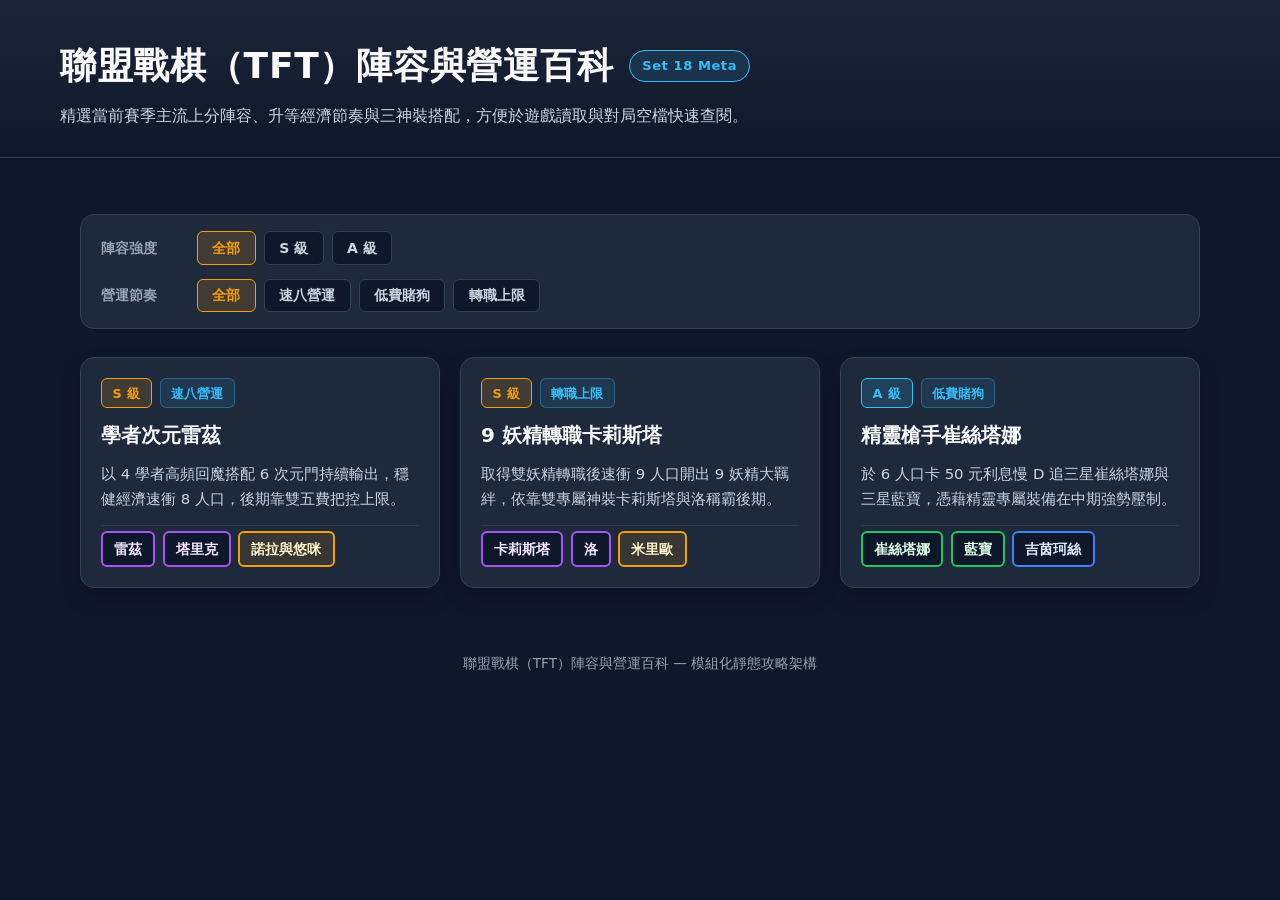
==== index.html @ cd61ac95 "Add files via upload" ====
<!DOCTYPE html>
<html lang="zh-Hant">
<head>
  <meta charset="UTF-8">
  <meta name="viewport" content="width=device-width, initial-scale=1.0">
  <title>聯盟戰棋（TFT）陣容與營運百科</title>
  <link rel="stylesheet" href="css/style.css">
  <script src="js/filter.js" defer></script>
</head>
<body>
  <header class="site-header">
    <div class="site-header-inner">
      <div class="header-title-row">
        <h1 class="site-title">聯盟戰棋（TFT）陣容與營運百科</h1>
        <span class="version-badge">Set 18 Meta</span>
      </div>
      <p class="site-subtitle">精選當前賽季主流上分陣容、升等經濟節奏與三神裝搭配，方便於遊戲讀取與對局空檔快速查閱。</p>
    </div>
  </header>

  <div class="container">
    <nav class="filter-bar" aria-label="陣容篩選器">
      <div class="filter-group" role="group" aria-label="強度篩選">
        <span class="filter-label">陣容強度</span>
        <button type="button" class="filter-btn active" data-filter-type="tier" data-filter-value="all">全部</button>
        <button type="button" class="filter-btn" data-filter-type="tier" data-filter-value="S">S 級</button>
        <button type="button" class="filter-btn" data-filter-type="tier" data-filter-value="A">A 級</button>
      </div>
      <div class="filter-group" role="group" aria-label="營運節奏篩選">
        <span class="filter-label">營運節奏</span>
        <button type="button" class="filter-btn active" data-filter-type="style" data-filter-value="all">全部</button>
        <button type="button" class="filter-btn" data-filter-type="style" data-filter-value="速八營運">速八營運</button>
        <button type="button" class="filter-btn" data-filter-type="style" data-filter-value="低費賭狗">低費賭狗</button>
        <button type="button" class="filter-btn" data-filter-type="style" data-filter-value="轉職上限">轉職上限</button>
      </div>
    </nav>

    <main class="comp-grid">
      <article class="comp-card" data-tier="S" data-style="速八營運">
        <div class="card-top">
          <span class="badge tier-s">S 級</span>
          <span class="tag">速八營運</span>
        </div>
        <h2 class="card-title"><a href="comps/fast8-ryze.html">學者次元雷茲</a></h2>
        <p class="card-desc">以 4 學者高頻回魔搭配 6 次元門持續輸出，穩健經濟速衝 8 人口，後期靠雙五費把控上限。</p>
        <div class="card-units">
          <span class="unit-chip cost-4">雷茲</span>
          <span class="unit-chip cost-4">塔里克</span>
          <span class="unit-chip cost-5">諾拉與悠咪</span>
        </div>
      </article>

      <article class="comp-card" data-tier="S" data-style="轉職上限">
        <div class="card-top">
          <span class="badge tier-s">S 級</span>
          <span class="tag">轉職上限</span>
        </div>
        <h2 class="card-title"><a href="comps/emblem-kalista.html">9 妖精轉職卡莉斯塔</a></h2>
        <p class="card-desc">取得雙妖精轉職後速衝 9 人口開出 9 妖精大羈絆，依靠雙專屬神裝卡莉斯塔與洛稱霸後期。</p>
        <div class="card-units">
          <span class="unit-chip cost-4">卡莉斯塔</span>
          <span class="unit-chip cost-4">洛</span>
          <span class="unit-chip cost-5">米里歐</span>
        </div>
      </article>

      <article class="comp-card" data-tier="A" data-style="低費賭狗">
        <div class="card-top">
          <span class="badge tier-a">A 級</span>
          <span class="tag">低費賭狗</span>
        </div>
        <h2 class="card-title"><a href="comps/reroll-tristana.html">精靈槍手崔絲塔娜</a></h2>
        <p class="card-desc">於 6 人口卡 50 元利息慢 D 追三星崔絲塔娜與三星藍寶，憑藉精靈專屬裝備在中期強勢壓制。</p>
        <div class="card-units">
          <span class="unit-chip cost-2">崔絲塔娜</span>
          <span class="unit-chip cost-2">藍寶</span>
          <span class="unit-chip cost-3">吉茵珂絲</span>
        </div>
      </article>
    </main>

    <p id="empty-state" class="empty-state is-hidden">目前沒有符合此篩選條件的陣容，請嘗試切換強度或營運節奏標籤。</p>
  </div>

  <footer class="site-footer">
    聯盟戰棋（TFT）陣容與營運百科 — 模組化靜態攻略架構
  </footer>
</body>
</html>
---- css/style.css ----
:root {
  --bg-primary: #0f172a;
  --bg-secondary: #162033;
  --bg-card: #1e293b;
  --bg-card-hover: #26354d;
  --border-color: #334155;
  --text-primary: #f8fafc;
  --text-secondary: #cbd5e1;
  --text-muted: #94a3b8;
  --accent-gold: #f59e0b;
  --accent-hex: #38bdf8;
  --cost-1: #94a3b8;
  --cost-2: #22c55e;
  --cost-3: #3b82f6;
  --cost-4: #a855f7;
  --cost-5: #f59e0b;
  --tier-s-bg: rgba(245, 158, 11, 0.16);
  --tier-a-bg: rgba(56, 189, 248, 0.16);
  --tier-b-bg: rgba(148, 163, 184, 0.16);
  --radius-sm: 6px;
  --radius-md: 10px;
  --radius-lg: 14px;
  --shadow-card: 0 10px 25px -10px rgba(0, 0, 0, 0.5);
}

*,
*::before,
*::after {
  box-sizing: border-box;
}

html {
  font-size: 16px;
  scroll-behavior: smooth;
}

body {
  margin: 0;
  min-height: 100vh;
  background-color: var(--bg-primary);
  color: var(--text-primary);
  font-family: "Noto Sans TC", "PingFang TC", "Microsoft JhengHei", system-ui, -apple-system, sans-serif;
  line-height: 1.65;
  -webkit-font-smoothing: antialiased;
}

a {
  color: var(--accent-hex);
  text-decoration: none;
  transition: color 0.18s ease;
}

a:hover {
  color: var(--accent-gold);
}

.container {
  width: 100%;
  max-width: 1160px;
  margin: 0 auto;
  padding: 2rem 1.25rem 4rem;
}

/* ===== 首頁 Header ===== */
.site-header {
  border-bottom: 1px solid var(--border-color);
  background: linear-gradient(180deg, rgba(30, 41, 59, 0.85) 0%, rgba(15, 23, 42, 0.95) 100%);
  padding: 2.25rem 1.25rem 1.75rem;
}

.site-header-inner {
  max-width: 1160px;
  margin: 0 auto;
}

.header-title-row {
  display: flex;
  flex-wrap: wrap;
  align-items: center;
  gap: 0.75rem 1rem;
  margin-bottom: 0.5rem;
}

.site-title {
  margin: 0;
  font-size: clamp(1.6rem, 3vw, 2.25rem);
  font-weight: 800;
  letter-spacing: 0.02em;
  color: var(--text-primary);
}

.version-badge {
  display: inline-flex;
  align-items: center;
  padding: 0.25rem 0.75rem;
  border-radius: 999px;
  border: 1px solid var(--accent-hex);
  background-color: rgba(56, 189, 248, 0.12);
  color: var(--accent-hex);
  font-size: 0.82rem;
  font-weight: 700;
  letter-spacing: 0.04em;
}

.site-subtitle {
  margin: 0;
  color: var(--text-secondary);
  font-size: 0.98rem;
  max-width: 720px;
}

/* ===== 篩選列 ===== */
.filter-bar {
  max-width: 1160px;
  margin: 1.5rem auto 0;
  padding: 1rem 1.25rem;
  background-color: var(--bg-card);
  border: 1px solid var(--border-color);
  border-radius: var(--radius-lg);
  display: flex;
  flex-direction: column;
  gap: 0.85rem;
}

.filter-group {
  display: flex;
  flex-wrap: wrap;
  align-items: center;
  gap: 0.5rem;
}

.filter-label {
  font-size: 0.85rem;
  font-weight: 700;
  color: var(--text-muted);
  min-width: 5.5rem;
}

.filter-btn {
  appearance: none;
  border: 1px solid var(--border-color);
  background-color: var(--bg-primary);
  color: var(--text-secondary);
  padding: 0.4rem 0.9rem;
  border-radius: var(--radius-sm);
  font-family: inherit;
  font-size: 0.88rem;
  font-weight: 600;
  cursor: pointer;
  transition: all 0.18s ease;
}

.filter-btn:hover {
  border-color: var(--accent-hex);
  color: var(--text-primary);
}

.filter-btn.active {
  background-color: rgba(245, 158, 11, 0.16);
  border-color: var(--accent-gold);
  color: var(--accent-gold);
}

/* ===== 首頁卡片網格 ===== */
.comp-grid {
  max-width: 1160px;
  margin: 1.75rem auto 0;
  display: grid;
  grid-template-columns: repeat(auto-fill, minmax(320px, 1fr));
  gap: 1.25rem;
}

.comp-card {
  background-color: var(--bg-card);
  border: 1px solid var(--border-color);
  border-radius: var(--radius-lg);
  padding: 1.25rem;
  display: flex;
  flex-direction: column;
  gap: 0.85rem;
  box-shadow: var(--shadow-card);
  transition: transform 0.18s ease, border-color 0.18s ease, background-color 0.18s ease;
}

.comp-card:hover {
  transform: translateY(-3px);
  border-color: var(--accent-hex);
  background-color: var(--bg-card-hover);
}

.comp-card.is-hidden {
  display: none;
}

.card-top {
  display: flex;
  flex-wrap: wrap;
  align-items: center;
  gap: 0.5rem;
}

.card-title {
  margin: 0;
  font-size: 1.25rem;
  font-weight: 700;
  line-height: 1.35;
}

.card-title a {
  color: var(--text-primary);
}

.card-title a:hover {
  color: var(--accent-gold);
}

.card-desc {
  margin: 0;
  color: var(--text-secondary);
  font-size: 0.93rem;
  flex-grow: 1;
}

.card-units {
  display: flex;
  flex-wrap: wrap;
  gap: 0.45rem;
  padding-top: 0.35rem;
  border-top: 1px solid rgba(51, 65, 85, 0.7);
}

.empty-state {
  max-width: 1160px;
  margin: 2rem auto 0;
  padding: 2rem;
  text-align: center;
  background-color: var(--bg-card);
  border: 1px dashed var(--border-color);
  border-radius: var(--radius-lg);
  color: var(--text-muted);
}

.empty-state.is-hidden {
  display: none;
}

/* ===== 徽章與標籤 ===== */
.badge {
  display: inline-flex;
  align-items: center;
  padding: 0.2rem 0.65rem;
  border-radius: var(--radius-sm);
  font-size: 0.8rem;
  font-weight: 800;
  letter-spacing: 0.04em;
}

.tier-s {
  background-color: var(--tier-s-bg);
  color: var(--accent-gold);
  border: 1px solid var(--accent-gold);
}

.tier-a {
  background-color: var(--tier-a-bg);
  color: var(--accent-hex);
  border: 1px solid var(--accent-hex);
}

.tier-b {
  background-color: var(--tier-b-bg);
  color: var(--text-secondary);
  border: 1px solid var(--text-muted);
}

.tag {
  display: inline-flex;
  align-items: center;
  padding: 0.2rem 0.65rem;
  border-radius: var(--radius-sm);
  font-size: 0.8rem;
  font-weight: 600;
  background-color: rgba(56, 189, 248, 0.1);
  color: var(--accent-hex);
  border: 1px solid rgba(56, 189, 248, 0.35);
}

/* ===== 英雄費用框線 ===== */
.unit-chip {
  display: inline-flex;
  align-items: center;
  gap: 0.35rem;
  padding: 0.28rem 0.7rem;
  border-radius: var(--radius-sm);
  font-size: 0.86rem;
  font-weight: 700;
  background-color: var(--bg-primary);
  color: var(--text-primary);
  border: 2px solid var(--border-color);
}

.cost-1 {
  border-color: var(--cost-1);
  color: #e2e8f0;
}

.cost-2 {
  border-color: var(--cost-2);
  color: #dcfce7;
}

.cost-3 {
  border-color: var(--cost-3);
  color: #dbeafe;
}

.cost-4 {
  border-color: var(--cost-4);
  color: #f3e8ff;
}

.cost-5 {
  border-color: var(--cost-5);
  color: #fef3c7;
  background-color: rgba(245, 158, 11, 0.12);
}

.unit-role {
  font-size: 0.72rem;
  font-weight: 700;
  padding: 0.08rem 0.35rem;
  border-radius: 4px;
  background-color: rgba(245, 158, 11, 0.2);
  color: var(--accent-gold);
}

/* ===== 陣容內頁五區塊 ===== */
.comp-detail {
  display: flex;
  flex-direction: column;
  gap: 1.5rem;
}

.comp-detail > section {
  background-color: var(--bg-card);
  border: 1px solid var(--border-color);
  border-radius: var(--radius-lg);
  padding: 1.5rem;
  box-shadow: var(--shadow-card);
}

.section-title {
  margin: 0 0 1rem;
  font-size: 1.2rem;
  font-weight: 800;
  color: var(--accent-hex);
  display: flex;
  align-items: center;
  gap: 0.5rem;
  border-bottom: 1px solid var(--border-color);
  padding-bottom: 0.6rem;
}

/* 1. comp-header */
.back-link {
  display: inline-flex;
  align-items: center;
  gap: 0.35rem;
  font-size: 0.9rem;
  font-weight: 700;
  color: var(--accent-hex);
  margin-bottom: 1rem;
}

.comp-title-row {
  display: flex;
  flex-wrap: wrap;
  align-items: center;
  gap: 0.75rem;
  margin-bottom: 0.75rem;
}

.comp-header h1 {
  margin: 0;
  font-size: clamp(1.5rem, 3vw, 2rem);
  font-weight: 800;
  color: var(--text-primary);
}

.comp-badges {
  display: flex;
  flex-wrap: wrap;
  align-items: center;
  gap: 0.5rem;
}

.comp-summary {
  margin: 0;
  color: var(--text-secondary);
  font-size: 1rem;
}

/* 2. core-roster */
.roster-block {
  display: flex;
  flex-direction: column;
  gap: 1.25rem;
}

.sub-heading {
  margin: 0 0 0.6rem;
  font-size: 0.95rem;
  font-weight: 700;
  color: var(--text-muted);
  text-transform: uppercase;
  letter-spacing: 0.04em;
}

.unit-list {
  display: flex;
  flex-wrap: wrap;
  gap: 0.6rem;
}

.trait-list {
  display: flex;
  flex-wrap: wrap;
  gap: 0.5rem;
  list-style: none;
  margin: 0;
  padding: 0;
}

.trait-item {
  padding: 0.3rem 0.75rem;
  border-radius: var(--radius-sm);
  background-color: var(--bg-primary);
  border: 1px solid var(--border-color);
  color: var(--text-secondary);
  font-size: 0.88rem;
  font-weight: 600;
}

.items-grid {
  display: grid;
  grid-template-columns: repeat(auto-fit, minmax(260px, 1fr));
  gap: 1rem;
}

.item-card {
  background-color: var(--bg-secondary);
  border: 1px solid var(--border-color);
  border-radius: var(--radius-md);
  padding: 1rem;
}

.item-card-title {
  margin: 0 0 0.6rem;
  font-size: 1rem;
  font-weight: 700;
  color: var(--accent-gold);
}

.item-list {
  margin: 0;
  padding-left: 1.2rem;
  color: var(--text-primary);
}

.item-list li + li {
  margin-top: 0.3rem;
}

/* 3. leveling-roadmap */
.table-wrap {
  width: 100%;
  overflow-x: auto;
}

.roadmap-table {
  width: 100%;
  border-collapse: collapse;
  font-size: 0.94rem;
}

.roadmap-table th,
.roadmap-table td {
  padding: 0.8rem 1rem;
  text-align: left;
  border-bottom: 1px solid var(--border-color);
  vertical-align: top;
}

.roadmap-table thead th {
  background-color: var(--bg-secondary);
  color: var(--accent-hex);
  font-weight: 700;
  white-space: nowrap;
}

.roadmap-table tbody tr:hover {
  background-color: rgba(56, 189, 248, 0.05);
}

.round-cell {
  font-weight: 800;
  color: var(--accent-gold);
  white-space: nowrap;
}

.level-cell {
  font-weight: 700;
  color: var(--accent-hex);
  white-space: nowrap;
}

/* 4. stage-guide */
.stage-grid {
  display: grid;
  grid-template-columns: repeat(auto-fit, minmax(260px, 1fr));
  gap: 1rem;
}

.stage-card {
  background-color: var(--bg-secondary);
  border: 1px solid var(--border-color);
  border-radius: var(--radius-md);
  padding: 1.15rem;
}

.stage-card h3 {
  margin: 0 0 0.65rem;
  font-size: 1.05rem;
  font-weight: 700;
  color: var(--accent-gold);
}

.stage-card p,
.stage-card ul {
  margin: 0;
  color: var(--text-secondary);
  font-size: 0.93rem;
}

.stage-card ul {
  padding-left: 1.15rem;
}

.stage-card li + li {
  margin-top: 0.35rem;
}

/* 5. augments-tips */
.augment-grid {
  display: grid;
  grid-template-columns: repeat(auto-fit, minmax(240px, 1fr));
  gap: 1rem;
  margin-bottom: 1.25rem;
}

.augment-card {
  background-color: var(--bg-secondary);
  border: 1px solid var(--border-color);
  border-radius: var(--radius-md);
  padding: 1rem;
}

.augment-card h3 {
  margin: 0 0 0.5rem;
  font-size: 0.98rem;
  font-weight: 700;
  color: var(--accent-hex);
}

.augment-card ul,
.tips-list {
  margin: 0;
  padding-left: 1.2rem;
  color: var(--text-secondary);
  font-size: 0.93rem;
}

.augment-card li + li,
.tips-list li + li {
  margin-top: 0.35rem;
}

/* ===== 頁尾 ===== */
.site-footer {
  max-width: 1160px;
  margin: 0 auto;
  padding: 0 1.25rem 2.5rem;
  color: var(--text-muted);
  font-size: 0.85rem;
  text-align: center;
}

/* ===== RWD 手機版微調 ===== */
@media (max-width: 640px) {
  .container {
    padding: 1.25rem 0.9rem 3rem;
  }

  .site-header {
    padding: 1.5rem 0.9rem 1.25rem;
  }

  .comp-detail > section {
    padding: 1.15rem;
  }

  .comp-grid {
    grid-template-columns: 1fr;
  }

  .roadmap-table th,
  .roadmap-table td {
    padding: 0.65rem 0.7rem;
    font-size: 0.88rem;
  }
}
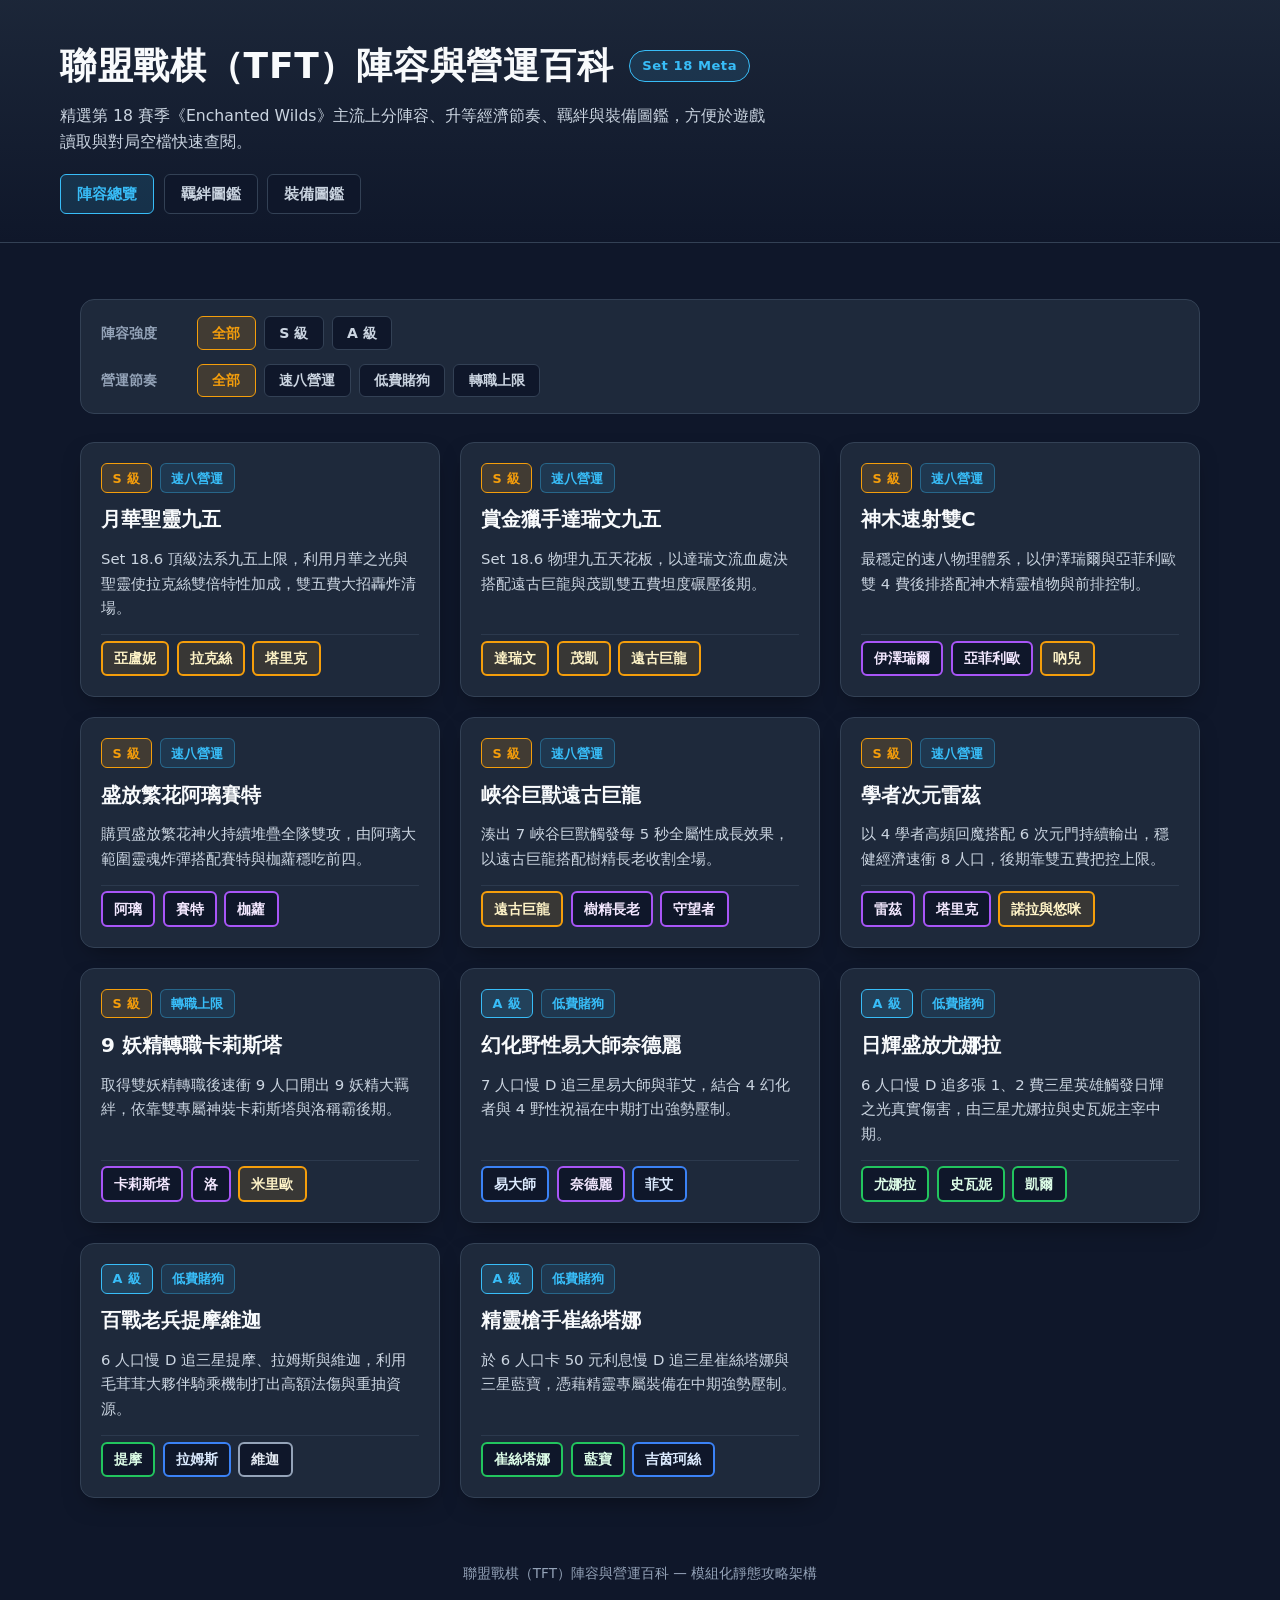
==== commit 2db74b46: "Add files via upload" ====
--- a/index.html
+++ b/index.html
@@ -14,7 +14,12 @@
         <h1 class="site-title">聯盟戰棋（TFT）陣容與營運百科</h1>
         <span class="version-badge">Set 18 Meta</span>
       </div>
-      <p class="site-subtitle">精選當前賽季主流上分陣容、升等經濟節奏與三神裝搭配，方便於遊戲讀取與對局空檔快速查閱。</p>
+      <p class="site-subtitle">精選第 18 賽季《Enchanted Wilds》主流上分陣容、升等經濟節奏、羈絆與裝備圖鑑，方便於遊戲讀取與對局空檔快速查閱。</p>
+      <nav class="site-nav" aria-label="主導覽">
+        <a class="nav-link active" href="index.html">陣容總覽</a>
+        <a class="nav-link" href="traits.html">羈絆圖鑑</a>
+        <a class="nav-link" href="items.html">裝備圖鑑</a>
+      </nav>
     </div>
   </header>
 
@@ -41,6 +46,76 @@
           <span class="badge tier-s">S 級</span>
           <span class="tag">速八營運</span>
         </div>
+        <h2 class="card-title"><a href="comps/fast9-alune.html">月華聖靈九五</a></h2>
+        <p class="card-desc">Set 18.6 頂級法系九五上限，利用月華之光與聖靈使拉克絲雙倍特性加成，雙五費大招轟炸清場。</p>
+        <div class="card-units">
+          <span class="unit-chip cost-5">亞盧妮</span>
+          <span class="unit-chip cost-5">拉克絲</span>
+          <span class="unit-chip cost-5">塔里克</span>
+        </div>
+      </article>
+
+      <article class="comp-card" data-tier="S" data-style="速八營運">
+        <div class="card-top">
+          <span class="badge tier-s">S 級</span>
+          <span class="tag">速八營運</span>
+        </div>
+        <h2 class="card-title"><a href="comps/fast9-draven.html">賞金獵手達瑞文九五</a></h2>
+        <p class="card-desc">Set 18.6 物理九五天花板，以達瑞文流血處決搭配遠古巨龍與茂凱雙五費坦度碾壓後期。</p>
+        <div class="card-units">
+          <span class="unit-chip cost-5">達瑞文</span>
+          <span class="unit-chip cost-5">茂凱</span>
+          <span class="unit-chip cost-5">遠古巨龍</span>
+        </div>
+      </article>
+
+      <article class="comp-card" data-tier="S" data-style="速八營運">
+        <div class="card-top">
+          <span class="badge tier-s">S 級</span>
+          <span class="tag">速八營運</span>
+        </div>
+        <h2 class="card-title"><a href="comps/fast8-ezreal-aphelios.html">神木速射雙C</a></h2>
+        <p class="card-desc">最穩定的速八物理體系，以伊澤瑞爾與亞菲利歐雙 4 費後排搭配神木精靈植物與前排控制。</p>
+        <div class="card-units">
+          <span class="unit-chip cost-4">伊澤瑞爾</span>
+          <span class="unit-chip cost-4">亞菲利歐</span>
+          <span class="unit-chip cost-5">吶兒</span>
+        </div>
+      </article>
+
+      <article class="comp-card" data-tier="S" data-style="速八營運">
+        <div class="card-top">
+          <span class="badge tier-s">S 級</span>
+          <span class="tag">速八營運</span>
+        </div>
+        <h2 class="card-title"><a href="comps/fast8-ahri-sett.html">盛放繁花阿璃賽特</a></h2>
+        <p class="card-desc">購買盛放繁花神火持續堆疊全隊雙攻，由阿璃大範圍靈魂炸彈搭配賽特與枷蘿穩吃前四。</p>
+        <div class="card-units">
+          <span class="unit-chip cost-4">阿璃</span>
+          <span class="unit-chip cost-4">賽特</span>
+          <span class="unit-chip cost-4">枷蘿</span>
+        </div>
+      </article>
+
+      <article class="comp-card" data-tier="S" data-style="速八營運">
+        <div class="card-top">
+          <span class="badge tier-s">S 級</span>
+          <span class="tag">速八營運</span>
+        </div>
+        <h2 class="card-title"><a href="comps/fast8-elderdragon.html">峽谷巨獸遠古巨龍</a></h2>
+        <p class="card-desc">湊出 7 峽谷巨獸觸發每 5 秒全屬性成長效果，以遠古巨龍搭配樹精長老收割全場。</p>
+        <div class="card-units">
+          <span class="unit-chip cost-5">遠古巨龍</span>
+          <span class="unit-chip cost-4">樹精長老</span>
+          <span class="unit-chip cost-4">守望者</span>
+        </div>
+      </article>
+
+      <article class="comp-card" data-tier="S" data-style="速八營運">
+        <div class="card-top">
+          <span class="badge tier-s">S 級</span>
+          <span class="tag">速八營運</span>
+        </div>
         <h2 class="card-title"><a href="comps/fast8-ryze.html">學者次元雷茲</a></h2>
         <p class="card-desc">以 4 學者高頻回魔搭配 6 次元門持續輸出，穩健經濟速衝 8 人口，後期靠雙五費把控上限。</p>
         <div class="card-units">
@@ -61,6 +136,48 @@
           <span class="unit-chip cost-4">卡莉斯塔</span>
           <span class="unit-chip cost-4">洛</span>
           <span class="unit-chip cost-5">米里歐</span>
+        </div>
+      </article>
+
+      <article class="comp-card" data-tier="A" data-style="低費賭狗">
+        <div class="card-top">
+          <span class="badge tier-a">A 級</span>
+          <span class="tag">低費賭狗</span>
+        </div>
+        <h2 class="card-title"><a href="comps/reroll-yi-nidalee.html">幻化野性易大師奈德麗</a></h2>
+        <p class="card-desc">7 人口慢 D 追三星易大師與菲艾，結合 4 幻化者與 4 野性祝福在中期打出強勢壓制。</p>
+        <div class="card-units">
+          <span class="unit-chip cost-3">易大師</span>
+          <span class="unit-chip cost-4">奈德麗</span>
+          <span class="unit-chip cost-3">菲艾</span>
+        </div>
+      </article>
+
+      <article class="comp-card" data-tier="A" data-style="低費賭狗">
+        <div class="card-top">
+          <span class="badge tier-a">A 級</span>
+          <span class="tag">低費賭狗</span>
+        </div>
+        <h2 class="card-title"><a href="comps/reroll-yunara.html">日輝盛放尤娜拉</a></h2>
+        <p class="card-desc">6 人口慢 D 追多張 1、2 費三星英雄觸發日輝之光真實傷害，由三星尤娜拉與史瓦妮主宰中期。</p>
+        <div class="card-units">
+          <span class="unit-chip cost-2">尤娜拉</span>
+          <span class="unit-chip cost-2">史瓦妮</span>
+          <span class="unit-chip cost-2">凱爾</span>
+        </div>
+      </article>
+
+      <article class="comp-card" data-tier="A" data-style="低費賭狗">
+        <div class="card-top">
+          <span class="badge tier-a">A 級</span>
+          <span class="tag">低費賭狗</span>
+        </div>
+        <h2 class="card-title"><a href="comps/reroll-teemo-veigar.html">百戰老兵提摩維迦</a></h2>
+        <p class="card-desc">6 人口慢 D 追三星提摩、拉姆斯與維迦，利用毛茸茸大夥伴騎乘機制打出高額法傷與重抽資源。</p>
+        <div class="card-units">
+          <span class="unit-chip cost-2">提摩</span>
+          <span class="unit-chip cost-3">拉姆斯</span>
+          <span class="unit-chip cost-1">維迦</span>
         </div>
       </article>
 
--- a/css/style.css
+++ b/css/style.css
@@ -619,3 +619,121 @@
     font-size: 0.88rem;
   }
 }
+
+/* ===== 全站頂部導覽列 ===== */
+.site-nav {
+  display: flex;
+  flex-wrap: wrap;
+  gap: 0.6rem;
+  margin-top: 1.15rem;
+}
+
+.nav-link {
+  display: inline-flex;
+  align-items: center;
+  padding: 0.45rem 1rem;
+  border-radius: var(--radius-sm);
+  border: 1px solid var(--border-color);
+  background-color: var(--bg-primary);
+  color: var(--text-secondary);
+  font-size: 0.92rem;
+  font-weight: 700;
+  transition: all 0.18s ease;
+}
+
+.nav-link:hover {
+  border-color: var(--accent-hex);
+  color: var(--text-primary);
+}
+
+.nav-link.active {
+  background-color: rgba(56, 189, 248, 0.15);
+  border-color: var(--accent-hex);
+  color: var(--accent-hex);
+}
+
+/* ===== 羈絆與裝備圖鑑頁面 ===== */
+.encyclopedia-section {
+  margin-top: 1.75rem;
+}
+
+.encyclopedia-grid {
+  display: grid;
+  grid-template-columns: repeat(auto-fill, minmax(330px, 1fr));
+  gap: 1.1rem;
+}
+
+.info-card {
+  background-color: var(--bg-card);
+  border: 1px solid var(--border-color);
+  border-radius: var(--radius-md);
+  padding: 1.15rem;
+  display: flex;
+  flex-direction: column;
+  gap: 0.65rem;
+  box-shadow: var(--shadow-card);
+}
+
+.info-card-header {
+  display: flex;
+  flex-wrap: wrap;
+  justify-content: space-between;
+  align-items: center;
+  gap: 0.5rem;
+  border-bottom: 1px solid rgba(51, 65, 85, 0.7);
+  padding-bottom: 0.5rem;
+}
+
+.info-card-title {
+  margin: 0;
+  font-size: 1.08rem;
+  font-weight: 800;
+  color: var(--text-primary);
+}
+
+.info-card-meta {
+  font-size: 0.78rem;
+  font-weight: 700;
+  color: var(--accent-gold);
+  background-color: rgba(245, 158, 11, 0.12);
+  border: 1px solid rgba(245, 158, 11, 0.4);
+  padding: 0.15rem 0.5rem;
+  border-radius: var(--radius-sm);
+}
+
+.info-card-desc {
+  margin: 0;
+  color: var(--text-secondary);
+  font-size: 0.9rem;
+}
+
+.tier-steps {
+  margin: 0;
+  padding-left: 1.1rem;
+  color: var(--text-muted);
+  font-size: 0.86rem;
+}
+
+.tier-steps li + li {
+  margin-top: 0.2rem;
+}
+
+.tier-steps strong {
+  color: var(--accent-hex);
+}
+
+.stat-badges {
+  display: flex;
+  flex-wrap: wrap;
+  gap: 0.35rem;
+}
+
+.stat-pill {
+  font-size: 0.78rem;
+  font-weight: 600;
+  padding: 0.18rem 0.5rem;
+  border-radius: 4px;
+  background-color: var(--bg-primary);
+  border: 1px solid var(--border-color);
+  color: var(--accent-hex);
+}
